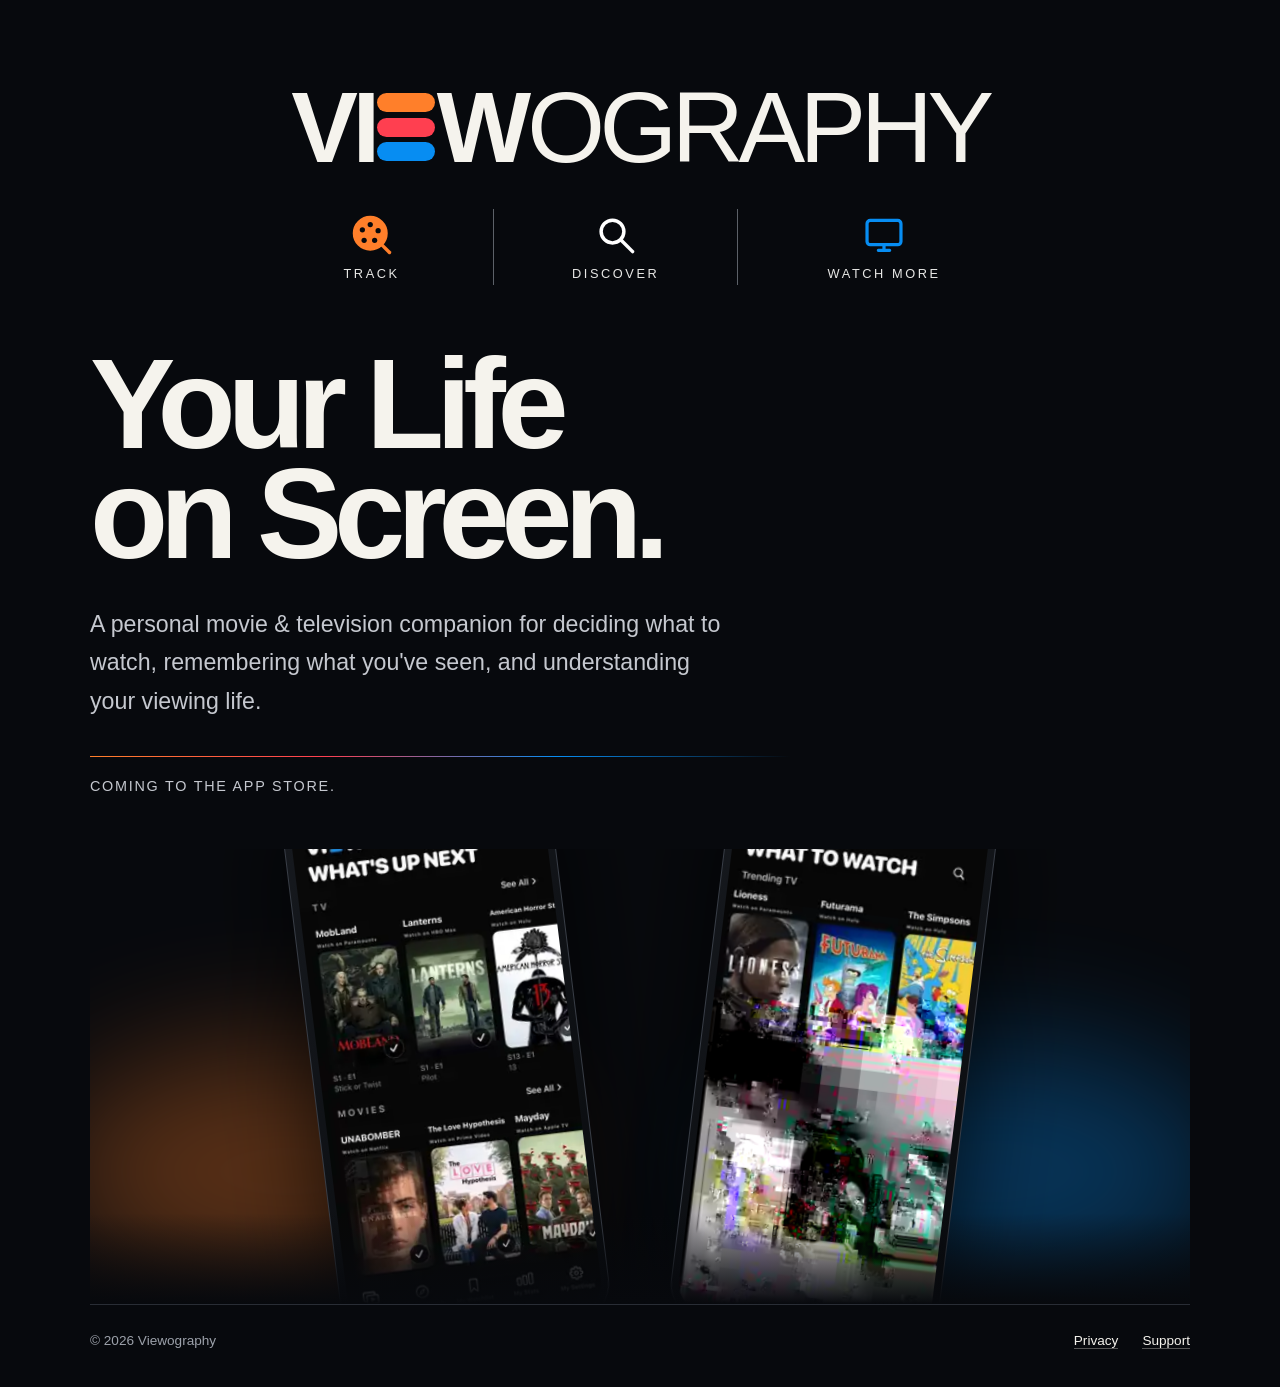
==== index.html @ e9e4d087 "Show real Viewography app screens on homepage" ====
<!doctype html>
<html lang="en"><head><meta charset="utf-8"><meta name="viewport" content="width=device-width,initial-scale=1"><title>Viewography — Your Life on Screen</title><meta name="description" content="Viewography is a personal movie and television companion."><link rel="stylesheet" href="style.css"></head>
<body><main class="hero"><div class="brand-lockup"><div class="brand" aria-label="Viewography"><span class="brand-view">VI</span><span class="brand-e" aria-hidden="true"><i></i><i></i><i></i></span><span class="brand-view">W</span><span class="brand-ography">OGRAPHY</span></div><div class="brand-actions"><div class="brand-action"><svg class="reel" viewBox="0 0 48 48" aria-hidden="true"><circle cx="22" cy="22" r="18"/><circle cx="22" cy="12" r="3"/><circle cx="31" cy="19" r="3"/><circle cx="27" cy="30" r="3"/><circle cx="15" cy="30" r="3"/><circle cx="13" cy="18" r="3"/><path d="M35 35l9 9"/></svg><span>Track</span></div><i class="action-divider"></i><div class="brand-action"><svg class="search-icon" viewBox="0 0 48 48" aria-hidden="true"><circle cx="20" cy="20" r="13"/><path d="M30 30l13 13"/></svg><span>Discover</span></div><i class="action-divider"></i><div class="brand-action"><svg class="screen-icon" viewBox="0 0 52 48" aria-hidden="true"><rect x="5" y="6" width="42" height="30" rx="4"/><path d="M19 43h14M26 36v7"/></svg><span>Watch More</span></div></div></div><h1>Your Life<br>on Screen.</h1><p class="lede">A personal movie & television companion for deciding what to watch, remembering what you've seen, and understanding your viewing life.</p><div class="rule"></div><p class="coming">Coming to the App Store.</p><section class="app-stage" aria-label="Viewography app previews"><div class="stage-glow orange-glow"></div><div class="stage-glow blue-glow"></div><figure class="phone-card phone-left"><div class="phone-shell"><img src="assets/up-next.webp" alt="Viewography What's Up Next screen"></div></figure><figure class="phone-card phone-right"><div class="phone-shell"><img src="assets/what-to-watch.webp" alt="Viewography What to Watch screen"></div></figure></section></main><footer><span>© 2026 Viewography</span><nav><a href="privacy.html">Privacy</a><a href="support.html">Support</a></nav></footer></body></html>
---- style.css ----
:root{color-scheme:dark;--bg:#07090d;--fg:#f5f3ed;--muted:#9ca1aa;--line:#292d35;--orange:#ff7f2a;--red:#ff3f50;--blue:#078df2}*{box-sizing:border-box}html,body{margin:0;min-height:100%;background:var(--bg);color:var(--fg);font-family:-apple-system,BlinkMacSystemFont,"Segoe UI",sans-serif}body{min-height:100vh;display:flex;flex-direction:column;overflow-x:hidden}.hero,.page{width:min(1100px,calc(100% - 48px));margin:auto}.hero{padding:9vh 0 0}.brand-lockup{width:100%;margin:0 0 64px}.brand{display:flex;align-items:center;justify-content:center;width:100%;white-space:nowrap;color:var(--fg);font-size:clamp(3.2rem,8vw,6.25rem);line-height:.92;font-weight:900;letter-spacing:-.035em}.brand-view{font-weight:900;letter-spacing:-.055em}.brand-ography{font-weight:300;letter-spacing:-.055em;margin-left:.015em}.brand-e{width:.58em;height:.68em;display:flex;flex-direction:column;justify-content:space-between;margin:0 .02em}.brand-e i{display:block;width:100%;height:.19em;border-radius:999px}.brand-e i:nth-child(1){background:var(--orange)}.brand-e i:nth-child(2){background:var(--red)}.brand-e i:nth-child(3){background:var(--blue)}.brand-actions{display:grid;grid-template-columns:1fr 1px 1fr 1px 1.2fr;align-items:center;width:min(780px,100%);margin:36px auto 0}.brand-action{min-width:0;display:flex;flex-direction:column;align-items:center;gap:10px;color:#e7e7e5;text-transform:uppercase;letter-spacing:.2em;font-size:.8rem;white-space:nowrap}.brand-action svg{display:block;width:42px;height:42px;fill:none;stroke-width:4;stroke-linecap:round;stroke-linejoin:round}.brand-action .reel{fill:var(--orange);stroke:var(--orange)}.brand-action .reel circle:not(:first-child){fill:var(--bg);stroke:none}.brand-action .search-icon{stroke:#fff}.brand-action .screen-icon{stroke:var(--blue)}.action-divider{display:block;width:1px;height:76px;background:#5c6168}.hero h1{font-size:clamp(4rem,11vw,8rem);line-height:.86;letter-spacing:-.065em;margin:0;max-width:850px}h2{font-size:2rem;margin:2.5rem 0 .7rem}p,li{color:#c5c8cf;line-height:1.65}.lede{font-size:clamp(1.1rem,2.4vw,1.45rem);max-width:650px;margin:36px 0}.rule{height:1px;background:linear-gradient(90deg,var(--orange),var(--red),var(--blue),transparent);max-width:700px}.coming{font-size:.9rem;letter-spacing:.12em;text-transform:uppercase;margin-top:18px}.app-stage{position:relative;height:455px;margin-top:50px;overflow:hidden;isolation:isolate}.app-stage:after{content:"";position:absolute;left:0;right:0;bottom:0;height:20%;background:linear-gradient(transparent,var(--bg));z-index:4;pointer-events:none}.stage-glow{position:absolute;width:44%;height:56%;bottom:1%;filter:blur(65px);opacity:.32;border-radius:50%;z-index:0}.orange-glow{left:-4%;background:var(--orange)}.blue-glow{right:-4%;background:var(--blue)}.phone-card{position:absolute;bottom:-32px;width:min(270px,35vw);margin:0;z-index:2;filter:drop-shadow(0 30px 45px rgba(0,0,0,.68))}.phone-left{left:20%;transform:rotate(-7deg)}.phone-right{right:20%;transform:rotate(7deg)}.phone-shell{padding:7px;border:1px solid #383d46;border-radius:38px;background:linear-gradient(145deg,#171a1f,#080a0d);box-shadow:inset 0 1px 0 rgba(255,255,255,.13)}.phone-shell img{display:block;width:100%;height:auto;border-radius:31px;background:#000}.page{padding:80px 0}.page h1{font-size:clamp(3rem,8vw,5.5rem);margin-bottom:40px}.page .intro{font-size:1.15rem}.updated{color:var(--muted);font-size:.9rem;margin-bottom:40px}a{color:var(--fg);text-decoration:none;border-bottom:1px solid #555}a:hover{color:var(--blue)}footer{width:min(1100px,calc(100% - 48px));margin:0 auto;padding:28px 0 38px;border-top:1px solid var(--line);display:flex;justify-content:space-between;color:var(--muted);font-size:.85rem}footer nav{display:flex;gap:24px}@media(max-width:600px){.hero,.page{width:calc(100% - 44px)}.hero{padding-top:9vh}.brand-lockup{margin-bottom:52px}.brand{font-size:10.65vw;letter-spacing:0;transform:none;justify-content:center;width:calc(100% + 44px);margin-left:-22px;margin-right:-22px}.brand-view{letter-spacing:.015em}.brand-ography{letter-spacing:-.035em;margin-left:.015em}.brand-e{width:.62em;margin:0 .018em}.brand-actions{grid-template-columns:1fr 1px 1fr 1px 1.18fr;width:100%;margin-top:31px}.brand-action{font-size:2.45vw;letter-spacing:.105em;gap:8px}.brand-action svg{width:31px;height:31px;stroke-width:3.5}.action-divider{height:55px}.hero h1{font-size:16.5vw}.lede{margin-top:30px}.app-stage{height:390px;margin-left:-22px;margin-right:-22px;margin-top:38px}.app-stage .stage-glow{filter:blur(50px);opacity:.38}.phone-card{width:49vw;bottom:-24px}.phone-left{left:3%;transform:rotate(-7deg)}.phone-right{right:3%;transform:rotate(7deg)}.phone-shell{padding:5px;border-radius:28px}.phone-shell img{border-radius:23px}footer{gap:20px;flex-direction:column}}
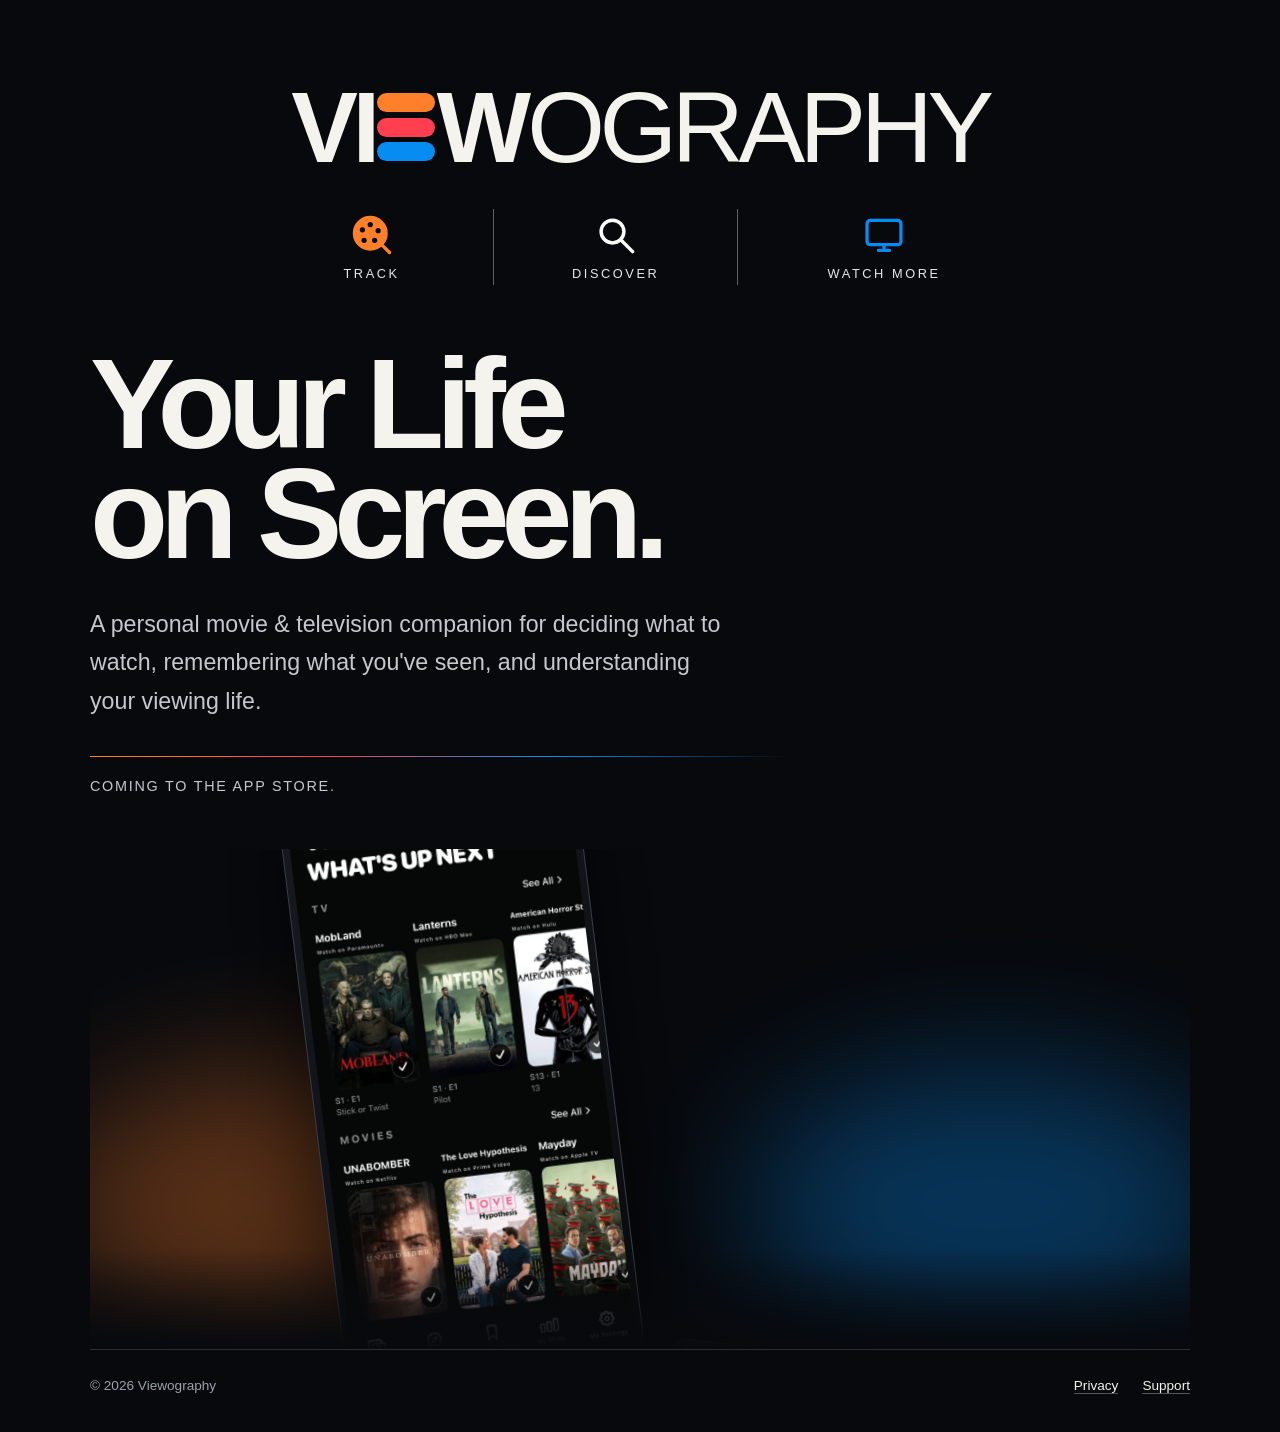
==== commit a6b37bb4: "Update index.html" ====
--- a/index.html
+++ b/index.html
@@ -1,3 +1,3 @@
 <!doctype html>
 <html lang="en"><head><meta charset="utf-8"><meta name="viewport" content="width=device-width,initial-scale=1"><title>Viewography — Your Life on Screen</title><meta name="description" content="Viewography is a personal movie and television companion."><link rel="stylesheet" href="style.css"></head>
-<body><main class="hero"><div class="brand-lockup"><div class="brand" aria-label="Viewography"><span class="brand-view">VI</span><span class="brand-e" aria-hidden="true"><i></i><i></i><i></i></span><span class="brand-view">W</span><span class="brand-ography">OGRAPHY</span></div><div class="brand-actions"><div class="brand-action"><svg class="reel" viewBox="0 0 48 48" aria-hidden="true"><circle cx="22" cy="22" r="18"/><circle cx="22" cy="12" r="3"/><circle cx="31" cy="19" r="3"/><circle cx="27" cy="30" r="3"/><circle cx="15" cy="30" r="3"/><circle cx="13" cy="18" r="3"/><path d="M35 35l9 9"/></svg><span>Track</span></div><i class="action-divider"></i><div class="brand-action"><svg class="search-icon" viewBox="0 0 48 48" aria-hidden="true"><circle cx="20" cy="20" r="13"/><path d="M30 30l13 13"/></svg><span>Discover</span></div><i class="action-divider"></i><div class="brand-action"><svg class="screen-icon" viewBox="0 0 52 48" aria-hidden="true"><rect x="5" y="6" width="42" height="30" rx="4"/><path d="M19 43h14M26 36v7"/></svg><span>Watch More</span></div></div></div><h1>Your Life<br>on Screen.</h1><p class="lede">A personal movie & television companion for deciding what to watch, remembering what you've seen, and understanding your viewing life.</p><div class="rule"></div><p class="coming">Coming to the App Store.</p><section class="app-stage" aria-label="Viewography app previews"><div class="stage-glow orange-glow"></div><div class="stage-glow blue-glow"></div><figure class="phone-card phone-left"><div class="phone-shell"><img src="assets/up-next.webp" alt="Viewography What's Up Next screen"></div></figure><figure class="phone-card phone-right"><div class="phone-shell"><img src="assets/what-to-watch.webp" alt="Viewography What to Watch screen"></div></figure></section></main><footer><span>© 2026 Viewography</span><nav><a href="privacy.html">Privacy</a><a href="support.html">Support</a></nav></footer></body></html>+<body><main class="hero"><div class="brand-lockup"><div class="brand" aria-label="Viewography"><span class="brand-view">VI</span><span class="brand-e" aria-hidden="true"><i></i><i></i><i></i></span><span class="brand-view">W</span><span class="brand-ography">OGRAPHY</span></div><div class="brand-actions"><div class="brand-action"><svg class="reel" viewBox="0 0 48 48" aria-hidden="true"><circle cx="22" cy="22" r="18"/><circle cx="22" cy="12" r="3"/><circle cx="31" cy="19" r="3"/><circle cx="27" cy="30" r="3"/><circle cx="15" cy="30" r="3"/><circle cx="13" cy="18" r="3"/><path d="M35 35l9 9"/></svg><span>Track</span></div><i class="action-divider"></i><div class="brand-action"><svg class="search-icon" viewBox="0 0 48 48" aria-hidden="true"><circle cx="20" cy="20" r="13"/><path d="M30 30l13 13"/></svg><span>Discover</span></div><i class="action-divider"></i><div class="brand-action"><svg class="screen-icon" viewBox="0 0 52 48" aria-hidden="true"><rect x="5" y="6" width="42" height="30" rx="4"/><path d="M19 43h14M26 36v7"/></svg><span>Watch More</span></div></div></div><h1>Your Life<br>on Screen.</h1><p class="lede">A personal movie & television companion for deciding what to watch, remembering what you've seen, and understanding your viewing life.</p><div class="rule"></div><p class="coming">Coming to the App Store.</p><section class="app-stage" aria-label="Viewography app previews"><div class="stage-glow orange-glow"></div><div class="stage-glow blue-glow"></div><figure class="phone-card phone-left"><div class="phone-shell"><img src="assets/up-next.png" alt="Viewography What's Up Next screen"></div></figure><figure class="phone-card phone-right"><div class="phone-shell"><img src="assets/what-to-watch.pnglt="Viewography What to Watch screen"></div></figure></section></main><footer><span>© 2026 Viewography</span><nav><a href="privacy.html">Privacy</a><a href="support.html">Support</a></nav></footer></body></html>
--- a/style.css
+++ b/style.css
@@ -1 +1 @@
-:root{color-scheme:dark;--bg:#07090d;--fg:#f5f3ed;--muted:#9ca1aa;--line:#292d35;--orange:#ff7f2a;--red:#ff3f50;--blue:#078df2}*{box-sizing:border-box}html,body{margin:0;min-height:100%;background:var(--bg);color:var(--fg);font-family:-apple-system,BlinkMacSystemFont,"Segoe UI",sans-serif}body{min-height:100vh;display:flex;flex-direction:column;overflow-x:hidden}.hero,.page{width:min(1100px,calc(100% - 48px));margin:auto}.hero{padding:9vh 0 0}.brand-lockup{width:100%;margin:0 0 64px}.brand{display:flex;align-items:center;justify-content:center;width:100%;white-space:nowrap;color:var(--fg);font-size:clamp(3.2rem,8vw,6.25rem);line-height:.92;font-weight:900;letter-spacing:-.035em}.brand-view{font-weight:900;letter-spacing:-.055em}.brand-ography{font-weight:300;letter-spacing:-.055em;margin-left:.015em}.brand-e{width:.58em;height:.68em;display:flex;flex-direction:column;justify-content:space-between;margin:0 .02em}.brand-e i{display:block;width:100%;height:.19em;border-radius:999px}.brand-e i:nth-child(1){background:var(--orange)}.brand-e i:nth-child(2){background:var(--red)}.brand-e i:nth-child(3){background:var(--blue)}.brand-actions{display:grid;grid-template-columns:1fr 1px 1fr 1px 1.2fr;align-items:center;width:min(780px,100%);margin:36px auto 0}.brand-action{min-width:0;display:flex;flex-direction:column;align-items:center;gap:10px;color:#e7e7e5;text-transform:uppercase;letter-spacing:.2em;font-size:.8rem;white-space:nowrap}.brand-action svg{display:block;width:42px;height:42px;fill:none;stroke-width:4;stroke-linecap:round;stroke-linejoin:round}.brand-action .reel{fill:var(--orange);stroke:var(--orange)}.brand-action .reel circle:not(:first-child){fill:var(--bg);stroke:none}.brand-action .search-icon{stroke:#fff}.brand-action .screen-icon{stroke:var(--blue)}.action-divider{display:block;width:1px;height:76px;background:#5c6168}.hero h1{font-size:clamp(4rem,11vw,8rem);line-height:.86;letter-spacing:-.065em;margin:0;max-width:850px}h2{font-size:2rem;margin:2.5rem 0 .7rem}p,li{color:#c5c8cf;line-height:1.65}.lede{font-size:clamp(1.1rem,2.4vw,1.45rem);max-width:650px;margin:36px 0}.rule{height:1px;background:linear-gradient(90deg,var(--orange),var(--red),var(--blue),transparent);max-width:700px}.coming{font-size:.9rem;letter-spacing:.12em;text-transform:uppercase;margin-top:18px}.app-stage{position:relative;height:455px;margin-top:50px;overflow:hidden;isolation:isolate}.app-stage:after{content:"";position:absolute;left:0;right:0;bottom:0;height:20%;background:linear-gradient(transparent,var(--bg));z-index:4;pointer-events:none}.stage-glow{position:absolute;width:44%;height:56%;bottom:1%;filter:blur(65px);opacity:.32;border-radius:50%;z-index:0}.orange-glow{left:-4%;background:var(--orange)}.blue-glow{right:-4%;background:var(--blue)}.phone-card{position:absolute;bottom:-32px;width:min(270px,35vw);margin:0;z-index:2;filter:drop-shadow(0 30px 45px rgba(0,0,0,.68))}.phone-left{left:20%;transform:rotate(-7deg)}.phone-right{right:20%;transform:rotate(7deg)}.phone-shell{padding:7px;border:1px solid #383d46;border-radius:38px;background:linear-gradient(145deg,#171a1f,#080a0d);box-shadow:inset 0 1px 0 rgba(255,255,255,.13)}.phone-shell img{display:block;width:100%;height:auto;border-radius:31px;background:#000}.page{padding:80px 0}.page h1{font-size:clamp(3rem,8vw,5.5rem);margin-bottom:40px}.page .intro{font-size:1.15rem}.updated{color:var(--muted);font-size:.9rem;margin-bottom:40px}a{color:var(--fg);text-decoration:none;border-bottom:1px solid #555}a:hover{color:var(--blue)}footer{width:min(1100px,calc(100% - 48px));margin:0 auto;padding:28px 0 38px;border-top:1px solid var(--line);display:flex;justify-content:space-between;color:var(--muted);font-size:.85rem}footer nav{display:flex;gap:24px}@media(max-width:600px){.hero,.page{width:calc(100% - 44px)}.hero{padding-top:9vh}.brand-lockup{margin-bottom:52px}.brand{font-size:10.65vw;letter-spacing:0;transform:none;justify-content:center;width:calc(100% + 44px);margin-left:-22px;margin-right:-22px}.brand-view{letter-spacing:.015em}.brand-ography{letter-spacing:-.035em;margin-left:.015em}.brand-e{width:.62em;margin:0 .018em}.brand-actions{grid-template-columns:1fr 1px 1fr 1px 1.18fr;width:100%;margin-top:31px}.brand-action{font-size:2.45vw;letter-spacing:.105em;gap:8px}.brand-action svg{width:31px;height:31px;stroke-width:3.5}.action-divider{height:55px}.hero h1{font-size:16.5vw}.lede{margin-top:30px}.app-stage{height:390px;margin-left:-22px;margin-right:-22px;margin-top:38px}.app-stage .stage-glow{filter:blur(50px);opacity:.38}.phone-card{width:49vw;bottom:-24px}.phone-left{left:3%;transform:rotate(-7deg)}.phone-right{right:3%;transform:rotate(7deg)}.phone-shell{padding:5px;border-radius:28px}.phone-shell img{border-radius:23px}footer{gap:20px;flex-direction:column}}+:root{color-scheme:dark;--bg:#07090d;--fg:#f5f3ed;--muted:#9ca1aa;--line:#292d35;--orange:#ff7f2a;--red:#ff3f50;--blue:#078df2}*{box-sizing:border-box}html,body{margin:0;min-height:100%;background:var(--bg);color:var(--fg);font-family:-apple-system,BlinkMacSystemFont,"Segoe UI",sans-serif}body{min-height:100vh;display:flex;flex-direction:column;overflow-x:hidden}.hero,.page{width:min(1100px,calc(100% - 48px));margin:auto}.hero{padding:9vh 0 0}.brand-lockup{width:100%;margin:0 0 64px}.brand{display:flex;align-items:center;justify-content:center;width:100%;white-space:nowrap;color:var(--fg);font-size:clamp(3.2rem,8vw,6.25rem);line-height:.92;font-weight:900;letter-spacing:-.035em}.brand-view{font-weight:900;letter-spacing:-.055em}.brand-ography{font-weight:300;letter-spacing:-.055em;margin-left:.015em}.brand-e{width:.58em;height:.68em;display:flex;flex-direction:column;justify-content:space-between;margin:0 .02em}.brand-e i{display:block;width:100%;height:.19em;border-radius:999px}.brand-e i:nth-child(1){background:var(--orange)}.brand-e i:nth-child(2){background:var(--red)}.brand-e i:nth-child(3){background:var(--blue)}.brand-actions{display:grid;grid-template-columns:1fr 1px 1fr 1px 1.2fr;align-items:center;width:min(780px,100%);margin:36px auto 0}.brand-action{min-width:0;display:flex;flex-direction:column;align-items:center;gap:10px;color:#e7e7e5;text-transform:uppercase;letter-spacing:.2em;font-size:.8rem;white-space:nowrap}.brand-action svg{display:block;width:42px;height:42px;fill:none;stroke-width:4;stroke-linecap:round;stroke-linejoin:round}.brand-action .reel{fill:var(--orange);stroke:var(--orange)}.brand-action .reel circle:not(:first-child){fill:var(--bg);stroke:none}.brand-action .search-icon{stroke:#fff}.brand-action .screen-icon{stroke:var(--blue)}.action-divider{display:block;width:1px;height:76px;background:#5c6168}.hero h1{font-size:clamp(4rem,11vw,8rem);line-height:.86;letter-spacing:-.065em;margin:0;max-width:850px}h2{font-size:2rem;margin:2.5rem 0 .7rem}p,li{color:#c5c8cf;line-height:1.65}.lede{font-size:clamp(1.1rem,2.4vw,1.45rem);max-width:650px;margin:36px 0}.rule{height:1px;background:linear-gradient(90deg,var(--orange),var(--red),var(--blue),transparent);max-width:700px}.coming{font-size:.9rem;letter-spacing:.12em;text-transform:uppercase;margin-top:18px}.app-stage{position:relative;height:500px;margin-top:50px;overflow:hidden;isolation:isolate}.app-stage:after{content:"";position:absolute;left:0;right:0;bottom:0;height:20%;background:linear-gradient(transparent,var(--bg));z-index:4;pointer-events:none}.stage-glow{position:absolute;width:44%;height:56%;bottom:1%;filter:blur(65px);opacity:.32;border-radius:50%;z-index:0}.orange-glow{left:-4%;background:var(--orange)}.blue-glow{right:-4%;background:var(--blue)}.phone-card{position:absolute;bottom:-38px;width:min(300px,35vw);margin:0;z-index:2;filter:drop-shadow(0 30px 45px rgba(0,0,0,.68))}.phone-left{left:20%;transform:rotate(-7deg)}.phone-right{right:20%;transform:rotate(7deg)}.phone-shell{padding:7px;border:1px solid #383d46;border-radius:38px;background:linear-gradient(145deg,#171a1f,#080a0d);box-shadow:inset 0 1px 0 rgba(255,255,255,.13);overflow:hidden}.phone-shell img{display:block;width:100%;height:auto;border-radius:31px;background:#000}.page{padding:80px 0}.page h1{font-size:clamp(3rem,8vw,5.5rem);margin-bottom:40px}.page .intro{font-size:1.15rem}.updated{color:var(--muted);font-size:.9rem;margin-bottom:40px}a{color:var(--fg);text-decoration:none;border-bottom:1px solid #555}a:hover{color:var(--blue)}footer{width:min(1100px,calc(100% - 48px));margin:0 auto;padding:28px 0 38px;border-top:1px solid var(--line);display:flex;justify-content:space-between;color:var(--muted);font-size:.85rem}footer nav{display:flex;gap:24px}@media(max-width:600px){.hero,.page{width:calc(100% - 44px)}.hero{padding-top:9vh}.brand-lockup{margin-bottom:52px}.brand{font-size:10.65vw;letter-spacing:0;transform:none;justify-content:center;width:calc(100% + 44px);margin-left:-22px;margin-right:-22px}.brand-view{letter-spacing:.015em}.brand-ography{letter-spacing:-.035em;margin-left:.015em}.brand-e{width:.62em;margin:0 .018em}.brand-actions{grid-template-columns:1fr 1px 1fr 1px 1.18fr;width:100%;margin-top:31px}.brand-action{font-size:2.45vw;letter-spacing:.105em;gap:8px}.brand-action svg{width:31px;height:31px;stroke-width:3.5}.action-divider{height:55px}.hero h1{font-size:16.5vw}.lede{margin-top:30px}.app-stage{height:420px;margin-left:-22px;margin-right:-22px;margin-top:42px}.app-stage .stage-glow{filter:blur(50px);opacity:.38}.phone-card{width:49vw;bottom:-24px}.phone-left{left:3%;transform:rotate(-7deg)}.phone-right{right:3%;transform:rotate(7deg)}.phone-shell{padding:5px;border-radius:28px}.phone-shell img{border-radius:23px}footer{gap:20px;flex-direction:column}}
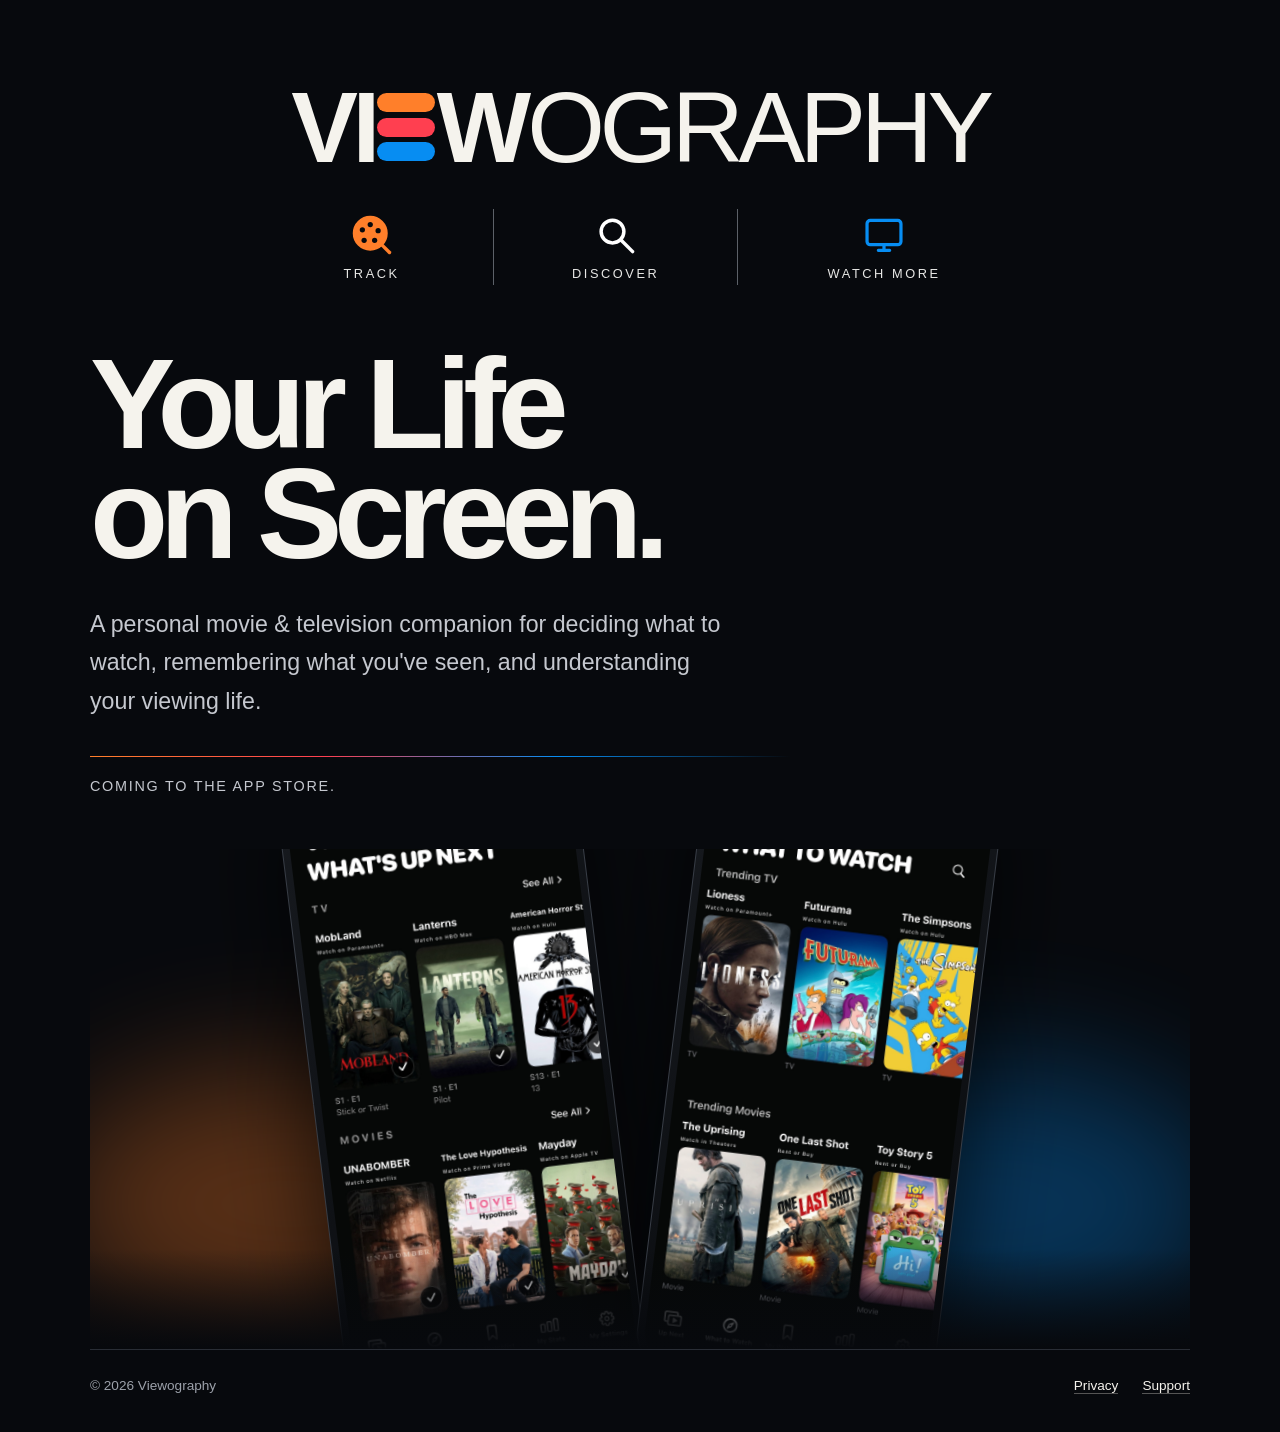
==== commit b459552f: "Update index.html" ====
--- a/index.html
+++ b/index.html
@@ -1,3 +1,130 @@
 <!doctype html>
-<html lang="en"><head><meta charset="utf-8"><meta name="viewport" content="width=device-width,initial-scale=1"><title>Viewography — Your Life on Screen</title><meta name="description" content="Viewography is a personal movie and television companion."><link rel="stylesheet" href="style.css"></head>
-<body><main class="hero"><div class="brand-lockup"><div class="brand" aria-label="Viewography"><span class="brand-view">VI</span><span class="brand-e" aria-hidden="true"><i></i><i></i><i></i></span><span class="brand-view">W</span><span class="brand-ography">OGRAPHY</span></div><div class="brand-actions"><div class="brand-action"><svg class="reel" viewBox="0 0 48 48" aria-hidden="true"><circle cx="22" cy="22" r="18"/><circle cx="22" cy="12" r="3"/><circle cx="31" cy="19" r="3"/><circle cx="27" cy="30" r="3"/><circle cx="15" cy="30" r="3"/><circle cx="13" cy="18" r="3"/><path d="M35 35l9 9"/></svg><span>Track</span></div><i class="action-divider"></i><div class="brand-action"><svg class="search-icon" viewBox="0 0 48 48" aria-hidden="true"><circle cx="20" cy="20" r="13"/><path d="M30 30l13 13"/></svg><span>Discover</span></div><i class="action-divider"></i><div class="brand-action"><svg class="screen-icon" viewBox="0 0 52 48" aria-hidden="true"><rect x="5" y="6" width="42" height="30" rx="4"/><path d="M19 43h14M26 36v7"/></svg><span>Watch More</span></div></div></div><h1>Your Life<br>on Screen.</h1><p class="lede">A personal movie & television companion for deciding what to watch, remembering what you've seen, and understanding your viewing life.</p><div class="rule"></div><p class="coming">Coming to the App Store.</p><section class="app-stage" aria-label="Viewography app previews"><div class="stage-glow orange-glow"></div><div class="stage-glow blue-glow"></div><figure class="phone-card phone-left"><div class="phone-shell"><img src="assets/up-next.png" alt="Viewography What's Up Next screen"></div></figure><figure class="phone-card phone-right"><div class="phone-shell"><img src="assets/what-to-watch.pnglt="Viewography What to Watch screen"></div></figure></section></main><footer><span>© 2026 Viewography</span><nav><a href="privacy.html">Privacy</a><a href="support.html">Support</a></nav></footer></body></html>
+<html lang="en">
+<head>
+  <meta charset="utf-8">
+  <meta name="viewport" content="width=device-width,initial-scale=1">
+
+  <title>Viewography — Your Life on Screen</title>
+
+  <meta
+    name="description"
+    content="Viewography is a personal movie and television companion."
+  >
+
+  <link rel="stylesheet" href="style.css">
+</head>
+
+<body>
+
+  <main class="hero">
+
+    <div class="brand-lockup">
+
+      <div class="brand" aria-label="Viewography">
+        <span class="brand-view">VI</span>
+
+        <span class="brand-e" aria-hidden="true">
+          <i></i>
+          <i></i>
+          <i></i>
+        </span>
+
+        <span class="brand-view">W</span>
+        <span class="brand-ography">OGRAPHY</span>
+      </div>
+
+      <div class="brand-actions">
+
+        <div class="brand-action">
+          <svg class="reel" viewBox="0 0 48 48" aria-hidden="true">
+            <circle cx="22" cy="22" r="18"/>
+            <circle cx="22" cy="12" r="3"/>
+            <circle cx="31" cy="19" r="3"/>
+            <circle cx="27" cy="30" r="3"/>
+            <circle cx="15" cy="30" r="3"/>
+            <circle cx="13" cy="18" r="3"/>
+            <path d="M35 35l9 9"/>
+          </svg>
+
+          <span>Track</span>
+        </div>
+
+        <i class="action-divider"></i>
+
+        <div class="brand-action">
+          <svg class="search-icon" viewBox="0 0 48 48" aria-hidden="true">
+            <circle cx="20" cy="20" r="13"/>
+            <path d="M30 30l13 13"/>
+          </svg>
+
+          <span>Discover</span>
+        </div>
+
+        <i class="action-divider"></i>
+
+        <div class="brand-action">
+          <svg class="screen-icon" viewBox="0 0 52 48" aria-hidden="true">
+            <rect x="5" y="6" width="42" height="30" rx="4"/>
+            <path d="M19 43h14M26 36v7"/>
+          </svg>
+
+          <span>Watch More</span>
+        </div>
+
+      </div>
+    </div>
+
+    <h1>
+      Your Life<br>
+      on Screen.
+    </h1>
+
+    <p class="lede">
+      A personal movie &amp; television companion for deciding what to watch,
+      remembering what you've seen, and understanding your viewing life.
+    </p>
+
+    <div class="rule"></div>
+
+    <p class="coming">
+      Coming to the App Store.
+    </p>
+
+    <section class="app-stage" aria-label="Viewography app previews">
+
+      <div class="stage-glow orange-glow"></div>
+      <div class="stage-glow blue-glow"></div>
+
+      <figure class="phone-card phone-left">
+        <div class="phone-shell">
+          <img
+            src="assets/up-next.png"
+            alt="Viewography What's Up Next screen"
+          >
+        </div>
+      </figure>
+
+      <figure class="phone-card phone-right">
+        <div class="phone-shell">
+          <img
+            src="assets/what-to-watch.png"
+            alt="Viewography What to Watch screen"
+          >
+        </div>
+      </figure>
+
+    </section>
+
+  </main>
+
+  <footer>
+    <span>© 2026 Viewography</span>
+
+    <nav>
+      <a href="privacy.html">Privacy</a>
+      <a href="support.html">Support</a>
+    </nav>
+  </footer>
+
+</body>
+</html>
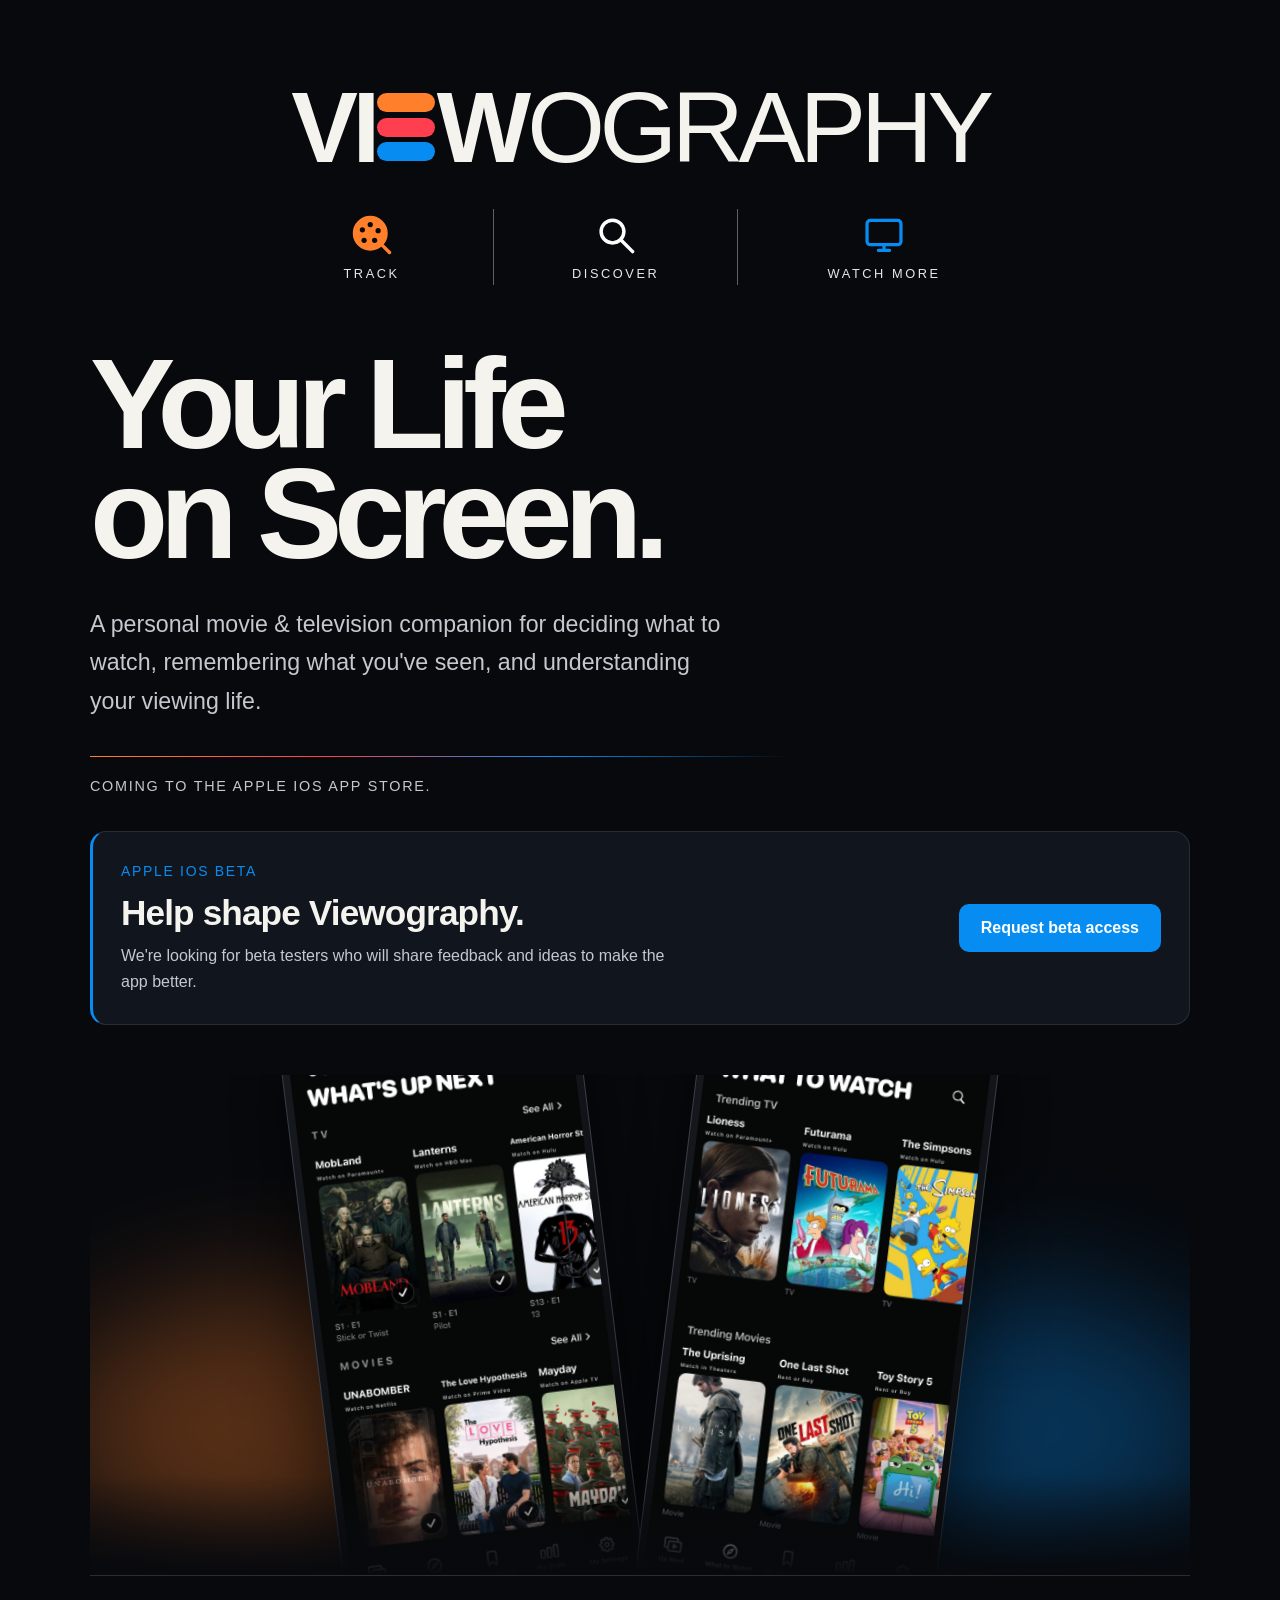
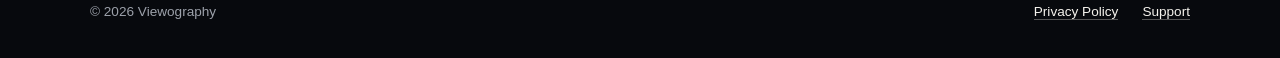
==== commit 189c9cae: "Sync site with ChatGPT Sites version 4 (Oct 4): new privacy policy, beta request form - index.html: " ====
--- a/index.html
+++ b/index.html
@@ -87,8 +87,17 @@
     <div class="rule"></div>
 
     <p class="coming">
-      Coming to the App Store.
+      Coming to the Apple iOS App Store.
     </p>
+
+    <section class="beta-invitation" aria-labelledby="beta-heading">
+      <div>
+        <p class="beta-label">Apple iOS beta</p>
+        <h2 id="beta-heading">Help shape Viewography.</h2>
+        <p>We're looking for beta testers who will share feedback and ideas to make the app better.</p>
+      </div>
+      <button class="beta-button" id="beta-open" type="button">Request beta access</button>
+    </section>
 
     <section class="app-stage" aria-label="Viewography app previews">
 
@@ -121,10 +130,28 @@
     <span>© 2026 Viewography</span>
 
     <nav>
-      <a href="privacy.html">Privacy</a>
+      <a href="/privacy">Privacy Policy</a>
       <a href="support.html">Support</a>
     </nav>
   </footer>
 
+<dialog id="beta-panel" aria-labelledby="beta-panel-title" aria-describedby="beta-description">
+  <button class="beta-close" type="button" aria-label="Close beta request">×</button>
+  <p class="beta-label">Apple iOS beta</p>
+  <h2 id="beta-panel-title">Request beta access</h2>
+  <p id="beta-description">Try Viewography on your iPhone and share feedback and ideas to help make it better.</p>
+  <form id="beta-form">
+    <label for="beta-name">Name</label>
+    <input id="beta-name" name="name" autocomplete="name" maxlength="120" required>
+    <label for="beta-email">Apple ID email address</label>
+    <input id="beta-email" name="email" type="email" autocomplete="email" maxlength="254" aria-describedby="beta-email-help" required>
+    <p id="beta-email-help" class="beta-note">Enter the email address you use for your Apple ID so we can invite you to the Apple iOS beta through TestFlight.</p>
+    <div class="beta-trap" aria-hidden="true"><label for="beta-website">Website</label><input id="beta-website" name="_gotcha" tabindex="-1" autocomplete="off"></div>
+    <p class="beta-note">Your request is sent through FormSubmit to support@viewography.app. We'll use your name and email to contact you about the Apple iOS beta.</p>
+    <button class="beta-button" type="submit">Submit request</button>
+    <p id="beta-status" role="status" aria-live="polite"></p>
+  </form>
+</dialog>
+<script src="/beta.js" defer></script>
 </body>
 </html>
--- a/style.css
+++ b/style.css
@@ -1 +1,4 @@
-:root{color-scheme:dark;--bg:#07090d;--fg:#f5f3ed;--muted:#9ca1aa;--line:#292d35;--orange:#ff7f2a;--red:#ff3f50;--blue:#078df2}*{box-sizing:border-box}html,body{margin:0;min-height:100%;background:var(--bg);color:var(--fg);font-family:-apple-system,BlinkMacSystemFont,"Segoe UI",sans-serif}body{min-height:100vh;display:flex;flex-direction:column;overflow-x:hidden}.hero,.page{width:min(1100px,calc(100% - 48px));margin:auto}.hero{padding:9vh 0 0}.brand-lockup{width:100%;margin:0 0 64px}.brand{display:flex;align-items:center;justify-content:center;width:100%;white-space:nowrap;color:var(--fg);font-size:clamp(3.2rem,8vw,6.25rem);line-height:.92;font-weight:900;letter-spacing:-.035em}.brand-view{font-weight:900;letter-spacing:-.055em}.brand-ography{font-weight:300;letter-spacing:-.055em;margin-left:.015em}.brand-e{width:.58em;height:.68em;display:flex;flex-direction:column;justify-content:space-between;margin:0 .02em}.brand-e i{display:block;width:100%;height:.19em;border-radius:999px}.brand-e i:nth-child(1){background:var(--orange)}.brand-e i:nth-child(2){background:var(--red)}.brand-e i:nth-child(3){background:var(--blue)}.brand-actions{display:grid;grid-template-columns:1fr 1px 1fr 1px 1.2fr;align-items:center;width:min(780px,100%);margin:36px auto 0}.brand-action{min-width:0;display:flex;flex-direction:column;align-items:center;gap:10px;color:#e7e7e5;text-transform:uppercase;letter-spacing:.2em;font-size:.8rem;white-space:nowrap}.brand-action svg{display:block;width:42px;height:42px;fill:none;stroke-width:4;stroke-linecap:round;stroke-linejoin:round}.brand-action .reel{fill:var(--orange);stroke:var(--orange)}.brand-action .reel circle:not(:first-child){fill:var(--bg);stroke:none}.brand-action .search-icon{stroke:#fff}.brand-action .screen-icon{stroke:var(--blue)}.action-divider{display:block;width:1px;height:76px;background:#5c6168}.hero h1{font-size:clamp(4rem,11vw,8rem);line-height:.86;letter-spacing:-.065em;margin:0;max-width:850px}h2{font-size:2rem;margin:2.5rem 0 .7rem}p,li{color:#c5c8cf;line-height:1.65}.lede{font-size:clamp(1.1rem,2.4vw,1.45rem);max-width:650px;margin:36px 0}.rule{height:1px;background:linear-gradient(90deg,var(--orange),var(--red),var(--blue),transparent);max-width:700px}.coming{font-size:.9rem;letter-spacing:.12em;text-transform:uppercase;margin-top:18px}.app-stage{position:relative;height:500px;margin-top:50px;overflow:hidden;isolation:isolate}.app-stage:after{content:"";position:absolute;left:0;right:0;bottom:0;height:20%;background:linear-gradient(transparent,var(--bg));z-index:4;pointer-events:none}.stage-glow{position:absolute;width:44%;height:56%;bottom:1%;filter:blur(65px);opacity:.32;border-radius:50%;z-index:0}.orange-glow{left:-4%;background:var(--orange)}.blue-glow{right:-4%;background:var(--blue)}.phone-card{position:absolute;bottom:-38px;width:min(300px,35vw);margin:0;z-index:2;filter:drop-shadow(0 30px 45px rgba(0,0,0,.68))}.phone-left{left:20%;transform:rotate(-7deg)}.phone-right{right:20%;transform:rotate(7deg)}.phone-shell{padding:7px;border:1px solid #383d46;border-radius:38px;background:linear-gradient(145deg,#171a1f,#080a0d);box-shadow:inset 0 1px 0 rgba(255,255,255,.13);overflow:hidden}.phone-shell img{display:block;width:100%;height:auto;border-radius:31px;background:#000}.page{padding:80px 0}.page h1{font-size:clamp(3rem,8vw,5.5rem);margin-bottom:40px}.page .intro{font-size:1.15rem}.updated{color:var(--muted);font-size:.9rem;margin-bottom:40px}a{color:var(--fg);text-decoration:none;border-bottom:1px solid #555}a:hover{color:var(--blue)}footer{width:min(1100px,calc(100% - 48px));margin:0 auto;padding:28px 0 38px;border-top:1px solid var(--line);display:flex;justify-content:space-between;color:var(--muted);font-size:.85rem}footer nav{display:flex;gap:24px}@media(max-width:600px){.hero,.page{width:calc(100% - 44px)}.hero{padding-top:9vh}.brand-lockup{margin-bottom:52px}.brand{font-size:10.65vw;letter-spacing:0;transform:none;justify-content:center;width:calc(100% + 44px);margin-left:-22px;margin-right:-22px}.brand-view{letter-spacing:.015em}.brand-ography{letter-spacing:-.035em;margin-left:.015em}.brand-e{width:.62em;margin:0 .018em}.brand-actions{grid-template-columns:1fr 1px 1fr 1px 1.18fr;width:100%;margin-top:31px}.brand-action{font-size:2.45vw;letter-spacing:.105em;gap:8px}.brand-action svg{width:31px;height:31px;stroke-width:3.5}.action-divider{height:55px}.hero h1{font-size:16.5vw}.lede{margin-top:30px}.app-stage{height:420px;margin-left:-22px;margin-right:-22px;margin-top:42px}.app-stage .stage-glow{filter:blur(50px);opacity:.38}.phone-card{width:49vw;bottom:-24px}.phone-left{left:3%;transform:rotate(-7deg)}.phone-right{right:3%;transform:rotate(7deg)}.phone-shell{padding:5px;border-radius:28px}.phone-shell img{border-radius:23px}footer{gap:20px;flex-direction:column}}+:root{color-scheme:dark;--bg:#07090d;--fg:#f5f3ed;--muted:#9ca1aa;--line:#292d35;--orange:#ff7f2a;--red:#ff3f50;--blue:#078df2}*{box-sizing:border-box}html,body{margin:0;min-height:100%;background:var(--bg);color:var(--fg);font-family:-apple-system,BlinkMacSystemFont,"Segoe UI",sans-serif}body{min-height:100vh;display:flex;flex-direction:column;overflow-x:hidden}.hero,.page{width:min(1100px,calc(100% - 48px));margin:auto}.hero{padding:9vh 0 0}.brand-lockup{width:100%;margin:0 0 64px}.brand{display:flex;align-items:center;justify-content:center;width:100%;white-space:nowrap;color:var(--fg);font-size:clamp(3.2rem,8vw,6.25rem);line-height:.92;font-weight:900;letter-spacing:-.035em}.brand-view{font-weight:900;letter-spacing:-.055em}.brand-ography{font-weight:300;letter-spacing:-.055em;margin-left:.015em}.brand-e{width:.58em;height:.68em;display:flex;flex-direction:column;justify-content:space-between;margin:0 .02em}.brand-e i{display:block;width:100%;height:.19em;border-radius:999px}.brand-e i:nth-child(1){background:var(--orange)}.brand-e i:nth-child(2){background:var(--red)}.brand-e i:nth-child(3){background:var(--blue)}.brand-actions{display:grid;grid-template-columns:1fr 1px 1fr 1px 1.2fr;align-items:center;width:min(780px,100%);margin:36px auto 0}.brand-action{min-width:0;display:flex;flex-direction:column;align-items:center;gap:10px;color:#e7e7e5;text-transform:uppercase;letter-spacing:.2em;font-size:.8rem;white-space:nowrap}.brand-action svg{display:block;width:42px;height:42px;fill:none;stroke-width:4;stroke-linecap:round;stroke-linejoin:round}.brand-action .reel{fill:var(--orange);stroke:var(--orange)}.brand-action .reel circle:not(:first-child){fill:var(--bg);stroke:none}.brand-action .search-icon{stroke:#fff}.brand-action .screen-icon{stroke:var(--blue)}.action-divider{display:block;width:1px;height:76px;background:#5c6168}.hero h1{font-size:clamp(4rem,11vw,8rem);line-height:.86;letter-spacing:-.065em;margin:0;max-width:850px}h2{font-size:2rem;margin:2.5rem 0 .7rem}p,li{color:#c5c8cf;line-height:1.65}.lede{font-size:clamp(1.1rem,2.4vw,1.45rem);max-width:650px;margin:36px 0}.rule{height:1px;background:linear-gradient(90deg,var(--orange),var(--red),var(--blue),transparent);max-width:700px}.coming{font-size:.9rem;letter-spacing:.12em;text-transform:uppercase;margin-top:18px}.app-stage{position:relative;height:500px;margin-top:50px;overflow:hidden;isolation:isolate}.app-stage:after{content:"";position:absolute;left:0;right:0;bottom:0;height:20%;background:linear-gradient(transparent,var(--bg));z-index:4;pointer-events:none}.stage-glow{position:absolute;width:44%;height:56%;bottom:1%;filter:blur(65px);opacity:.32;border-radius:50%;z-index:0}.orange-glow{left:-4%;background:var(--orange)}.blue-glow{right:-4%;background:var(--blue)}.phone-card{position:absolute;bottom:-38px;width:min(300px,35vw);margin:0;z-index:2;filter:drop-shadow(0 30px 45px rgba(0,0,0,.68))}.phone-left{left:20%;transform:rotate(-7deg)}.phone-right{right:20%;transform:rotate(7deg)}.phone-shell{padding:7px;border:1px solid #383d46;border-radius:38px;background:linear-gradient(145deg,#171a1f,#080a0d);box-shadow:inset 0 1px 0 rgba(255,255,255,.13);overflow:hidden}.phone-shell img{display:block;width:100%;height:auto;border-radius:31px;background:#000}.page{padding:80px 0}.page h1{font-size:clamp(3rem,8vw,5.5rem);margin-bottom:40px}.page .intro{font-size:1.15rem}.updated{color:var(--muted);font-size:.9rem;margin-bottom:40px}a{color:var(--fg);text-decoration:none;border-bottom:1px solid #555}a:hover{color:var(--blue)}footer{width:min(1100px,calc(100% - 48px));margin:0 auto;padding:28px 0 38px;border-top:1px solid var(--line);display:flex;justify-content:space-between;color:var(--muted);font-size:.85rem}footer nav{display:flex;gap:24px}@media(max-width:600px){.hero,.page{width:calc(100% - 44px)}.hero{padding-top:9vh}.brand-lockup{margin-bottom:52px}.brand{font-size:10.65vw;letter-spacing:0;transform:none;justify-content:center;width:calc(100% + 44px);margin-left:-22px;margin-right:-22px}.brand-view{letter-spacing:.015em}.brand-ography{letter-spacing:-.035em;margin-left:.015em}.brand-e{width:.62em;margin:0 .018em}.brand-actions{grid-template-columns:1fr 1px 1fr 1px 1.18fr;width:100%;margin-top:31px}.brand-action{font-size:2.45vw;letter-spacing:.105em;gap:8px}.brand-action svg{width:31px;height:31px;stroke-width:3.5}.action-divider{height:55px}.hero h1{font-size:16.5vw}.lede{margin-top:30px}.app-stage{height:420px;margin-left:-22px;margin-right:-22px;margin-top:42px}.app-stage .stage-glow{filter:blur(50px);opacity:.38}.phone-card{width:49vw;bottom:-24px}.phone-left{left:3%;transform:rotate(-7deg)}.phone-right{right:3%;transform:rotate(7deg)}.phone-shell{padding:5px;border-radius:28px}.phone-shell img{border-radius:23px}footer{gap:20px;flex-direction:column}}
+.privacy-page{max-width:760px}.privacy-page h1{font-size:clamp(2.5rem,7vw,4.5rem);line-height:1.08;letter-spacing:-.035em;margin-top:32px;margin-bottom:24px}.privacy-page>p:not(.updated){font-size:1rem;margin:0 0 24px}.privacy-page strong{color:var(--fg)}.privacy-page .updated{font-size:.95rem}
+
+.beta-invitation{display:flex;align-items:center;justify-content:space-between;gap:32px;padding:28px;margin-top:32px;border:1px solid var(--line);border-left:3px solid var(--blue);border-radius:16px;background:#10151e}.beta-label{color:var(--blue);font-size:.875rem;letter-spacing:.12em;text-transform:uppercase;margin:0 0 10px}.beta-invitation h2{font-size:clamp(1.7rem,4vw,2.2rem);margin:0 0 10px;letter-spacing:-.025em}.beta-invitation p:not(.beta-label){max-width:570px;margin:0}.beta-button{background:var(--blue);color:#fff;border:0;border-radius:10px;padding:15px 22px;font:inherit;font-weight:650;cursor:pointer;white-space:nowrap}.beta-button:hover{background:#087dd4}.beta-button:disabled{opacity:.6;cursor:wait}button:focus-visible,input:focus-visible{outline:3px solid var(--orange);outline-offset:4px}#beta-panel{background:#10151e;color:var(--fg);border:1px solid var(--line);border-radius:20px;padding:36px;width:min(520px,calc(100% - 32px));max-height:calc(100dvh - 32px);overflow:auto}#beta-panel::backdrop{background:rgba(0,0,0,.8)}#beta-panel h2{margin:0;font-size:2rem;line-height:1.2}.beta-close{position:absolute;right:12px;top:10px;background:none;border:0;color:var(--muted);font-size:2rem;width:44px;height:44px;cursor:pointer}#beta-form{display:grid;gap:12px}#beta-form label{font-size:1rem}#beta-form input{width:100%;background:var(--bg);border:1px solid #555d6a;border-radius:8px;padding:13px;color:var(--fg);font:inherit;margin-bottom:6px}.beta-note{font-size:.875rem;margin:0 0 8px}.beta-trap{position:absolute;left:-10000px}#beta-status{margin:0;font-size:1rem}#beta-status:empty{display:none}@media(max-width:600px){.beta-invitation{flex-direction:column;align-items:stretch;gap:24px;padding:24px}.beta-button{white-space:normal}#beta-panel{padding:32px 24px}}
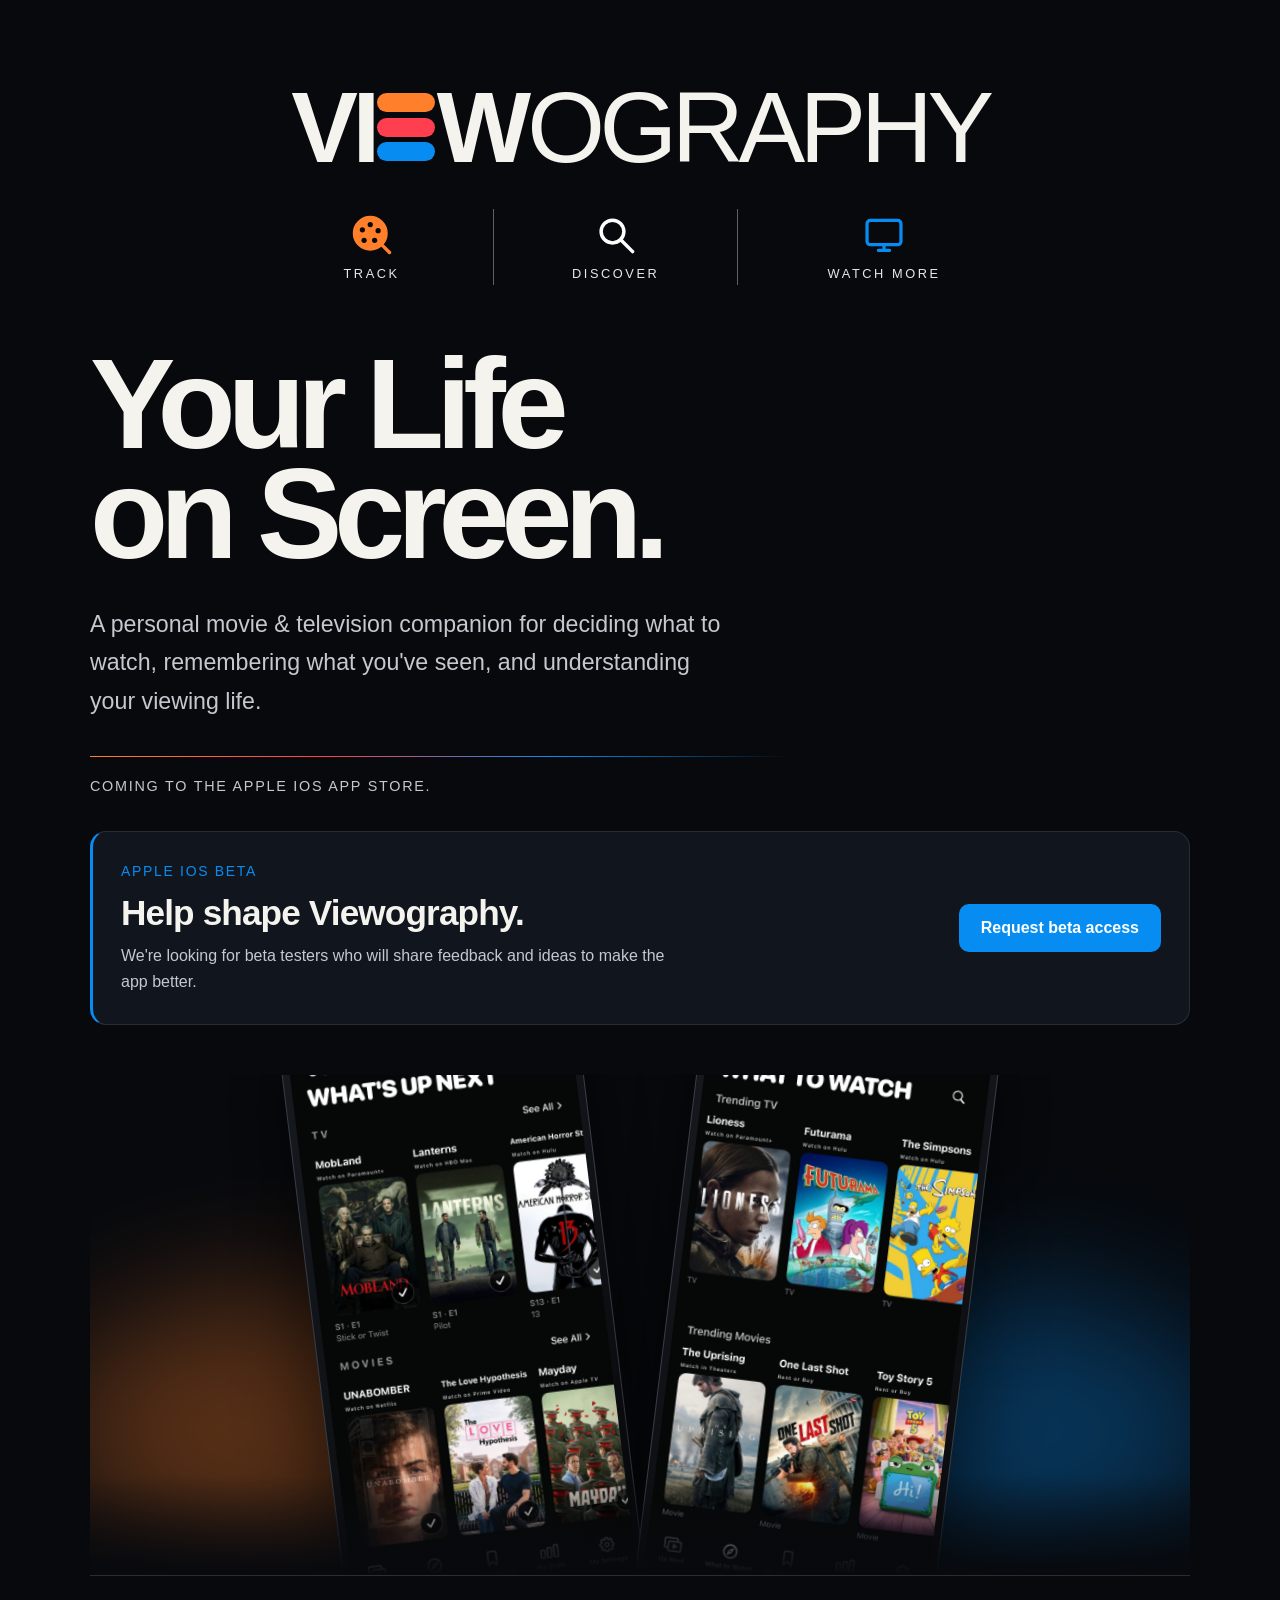
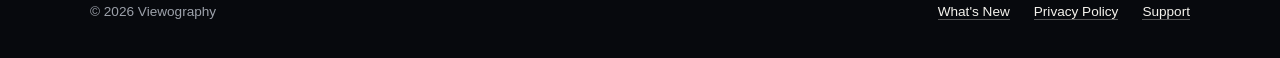
==== commit 18f54f56: "Add What's New page: features, current beta version, release notes - /whats-new (whats-new.html + wh" ====
--- a/index.html
+++ b/index.html
@@ -130,7 +130,7 @@
     <span>© 2026 Viewography</span>
 
     <nav>
-      <a href="/privacy">Privacy Policy</a>
+      <a href="/whats-new">What's New</a><a href="/privacy">Privacy Policy</a>
       <a href="support.html">Support</a>
     </nav>
   </footer>
--- a/style.css
+++ b/style.css
@@ -2,3 +2,5 @@
 .privacy-page{max-width:760px}.privacy-page h1{font-size:clamp(2.5rem,7vw,4.5rem);line-height:1.08;letter-spacing:-.035em;margin-top:32px;margin-bottom:24px}.privacy-page>p:not(.updated){font-size:1rem;margin:0 0 24px}.privacy-page strong{color:var(--fg)}.privacy-page .updated{font-size:.95rem}
 
 .beta-invitation{display:flex;align-items:center;justify-content:space-between;gap:32px;padding:28px;margin-top:32px;border:1px solid var(--line);border-left:3px solid var(--blue);border-radius:16px;background:#10151e}.beta-label{color:var(--blue);font-size:.875rem;letter-spacing:.12em;text-transform:uppercase;margin:0 0 10px}.beta-invitation h2{font-size:clamp(1.7rem,4vw,2.2rem);margin:0 0 10px;letter-spacing:-.025em}.beta-invitation p:not(.beta-label){max-width:570px;margin:0}.beta-button{background:var(--blue);color:#fff;border:0;border-radius:10px;padding:15px 22px;font:inherit;font-weight:650;cursor:pointer;white-space:nowrap}.beta-button:hover{background:#087dd4}.beta-button:disabled{opacity:.6;cursor:wait}button:focus-visible,input:focus-visible{outline:3px solid var(--orange);outline-offset:4px}#beta-panel{background:#10151e;color:var(--fg);border:1px solid var(--line);border-radius:20px;padding:36px;width:min(520px,calc(100% - 32px));max-height:calc(100dvh - 32px);overflow:auto}#beta-panel::backdrop{background:rgba(0,0,0,.8)}#beta-panel h2{margin:0;font-size:2rem;line-height:1.2}.beta-close{position:absolute;right:12px;top:10px;background:none;border:0;color:var(--muted);font-size:2rem;width:44px;height:44px;cursor:pointer}#beta-form{display:grid;gap:12px}#beta-form label{font-size:1rem}#beta-form input{width:100%;background:var(--bg);border:1px solid #555d6a;border-radius:8px;padding:13px;color:var(--fg);font:inherit;margin-bottom:6px}.beta-note{font-size:.875rem;margin:0 0 8px}.beta-trap{position:absolute;left:-10000px}#beta-status{margin:0;font-size:1rem}#beta-status:empty{display:none}@media(max-width:600px){.beta-invitation{flex-direction:column;align-items:stretch;gap:24px;padding:24px}.beta-button{white-space:normal}#beta-panel{padding:32px 24px}}
+
+.notes-page{max-width:860px}.notes-page h1{margin-bottom:20px}.notes-page section{margin-top:56px}.notes-page h2{margin:0 0 18px;letter-spacing:-.02em}.notes-page h3{margin:0 0 8px;font-size:1.15rem;color:var(--fg)}.muted{color:var(--muted)}.current-build{margin-top:40px!important;padding:28px;border:1px solid var(--line);border-left:3px solid var(--blue);border-radius:16px;background:#10151e}.current-build h2{margin:0 0 6px}.current-build p:not(.beta-label){margin:0 0 18px}.notes-link{display:inline-block;background:var(--blue);color:#fff;border:0;border-radius:10px;padding:13px 20px;font-weight:650}.notes-link:hover{background:#087dd4;color:#fff}.feature-grid{display:grid;grid-template-columns:repeat(2,minmax(0,1fr));gap:16px}.feature{padding:22px;border:1px solid var(--line);border-radius:16px;background:#0d1016}.feature p{margin:0}.notes-list{margin:0;padding-left:1.2em}.notes-list li{margin-bottom:12px}.notes-list strong{color:var(--fg)}.release{padding:24px;border:1px solid var(--line);border-radius:16px;background:#0d1016}.release-head{display:flex;align-items:center;gap:12px;margin-bottom:14px}.release-head h3{margin:0;font-size:1.4rem}.release-tag{font-size:.75rem;letter-spacing:.12em;text-transform:uppercase;color:var(--orange);border:1px solid rgba(255,127,42,.45);border-radius:999px;padding:4px 10px}.notes-footer{margin-top:48px}@media(max-width:600px){.feature-grid{grid-template-columns:1fr}.current-build,.release{padding:22px}}
